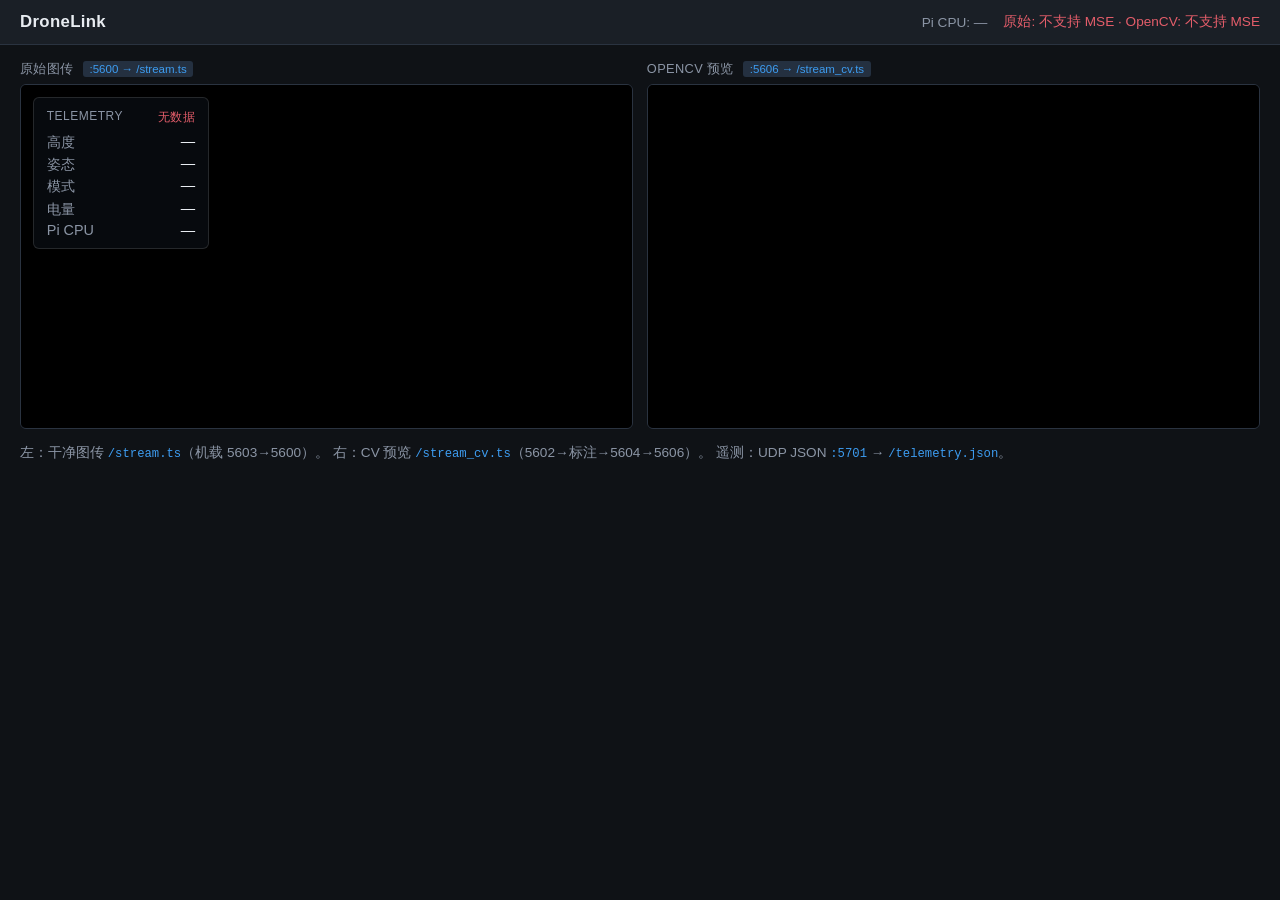
==== src/cuadc_groundstation/index.html @ ec8debad "Tee camera raw at 10fps for CV; fix shm restart and preview stalls. Encode path stays 30fps; cv-prev" ====
<!DOCTYPE html>
<html lang="zh-CN">
<head>
  <meta charset="utf-8" />
  <meta name="viewport" content="width=device-width, initial-scale=1" />
  <title>DroneLink Viewer</title>
  <style>
    :root {
      --bg: #0f1216;
      --panel: #1a1f26;
      --text: #e8ecf1;
      --muted: #8b95a5;
      --accent: #3d9cf0;
      --bad: #e35d6a;
      --ok: #3ecf8e;
      --warn: #e6b84d;
    }
    * { box-sizing: border-box; }
    body {
      margin: 0;
      min-height: 100vh;
      background: var(--bg);
      color: var(--text);
      font-family: "Segoe UI", "PingFang SC", "Microsoft YaHei", sans-serif;
    }
    header {
      display: flex;
      align-items: center;
      justify-content: space-between;
      gap: 1rem;
      padding: 0.75rem 1.25rem;
      background: var(--panel);
      border-bottom: 1px solid #2a3340;
    }
    h1 {
      margin: 0;
      font-size: 1.05rem;
      font-weight: 600;
      letter-spacing: 0.02em;
    }
    .header-right {
      display: flex;
      align-items: center;
      gap: 1rem;
      flex-wrap: wrap;
      justify-content: flex-end;
    }
    #cpuBadge {
      font-size: 0.85rem;
      font-variant-numeric: tabular-nums;
      color: var(--muted);
      white-space: nowrap;
    }
    #cpuBadge.warn { color: var(--warn); }
    #cpuBadge.hot { color: var(--bad); }
    #status {
      font-size: 0.85rem;
      color: var(--muted);
    }
    #status.ok { color: var(--ok); }
    #status.bad { color: var(--bad); }
    main {
      max-width: 1600px;
      margin: 0 auto;
      padding: 1rem 1.25rem 2rem;
    }
    .stages {
      display: grid;
      grid-template-columns: 1fr 1fr;
      gap: 0.85rem;
    }
    @media (max-width: 960px) {
      .stages { grid-template-columns: 1fr; }
    }
    .stage-wrap {
      display: flex;
      flex-direction: column;
      gap: 0.4rem;
    }
    .stage-label {
      font-size: 0.8rem;
      color: var(--muted);
      letter-spacing: 0.03em;
      text-transform: uppercase;
    }
    .stage-label .pill {
      display: inline-block;
      margin-left: 0.35rem;
      padding: 0.1rem 0.4rem;
      border-radius: 3px;
      font-size: 0.72rem;
      text-transform: none;
      letter-spacing: 0;
      background: #243040;
      color: var(--accent);
    }
    .stage {
      position: relative;
      background: #000;
      border: 1px solid #2a3340;
      border-radius: 6px;
      overflow: hidden;
      aspect-ratio: 16 / 9;
    }
    video {
      display: block;
      width: 100%;
      height: 100%;
      background: #000;
      object-fit: contain;
    }
    .hud {
      position: absolute;
      left: 0.75rem;
      top: 0.75rem;
      min-width: 11rem;
      padding: 0.65rem 0.8rem;
      background: rgba(10, 14, 20, 0.72);
      border: 1px solid rgba(255, 255, 255, 0.12);
      border-radius: 6px;
      font-variant-numeric: tabular-nums;
      pointer-events: none;
    }
    .hud-title {
      display: flex;
      justify-content: space-between;
      gap: 0.75rem;
      margin-bottom: 0.45rem;
      font-size: 0.75rem;
      color: var(--muted);
      text-transform: uppercase;
      letter-spacing: 0.04em;
    }
    .hud-title .telem-state.ok { color: var(--ok); }
    .hud-title .telem-state.stale { color: var(--warn); }
    .hud-title .telem-state.missing { color: var(--bad); }
    .hud-grid {
      display: grid;
      grid-template-columns: auto 1fr;
      gap: 0.2rem 0.75rem;
      font-size: 0.9rem;
    }
    .hud-grid span:nth-child(odd) { color: var(--muted); }
    .hud-grid span:nth-child(even) { color: var(--text); text-align: right; }
    .hint {
      margin-top: 0.85rem;
      color: var(--muted);
      font-size: 0.85rem;
      line-height: 1.5;
    }
    code {
      color: var(--accent);
      font-family: Consolas, "Courier New", monospace;
      font-size: 0.9em;
    }
  </style>
</head>
<body>
  <header>
    <h1>DroneLink</h1>
    <div class="header-right">
      <div id="cpuBadge">Pi CPU: —</div>
      <div id="status">初始化…</div>
    </div>
  </header>
  <main>
    <div class="stages">
      <div class="stage-wrap">
        <div class="stage-label">原始图传 <span class="pill">:5600 → /stream.ts</span></div>
        <div class="stage">
          <video id="videoClean" muted autoplay playsinline></video>
          <div class="hud" id="hud">
            <div class="hud-title">
              <span>Telemetry</span>
              <span class="telem-state missing" id="telemState">无数据</span>
            </div>
            <div class="hud-grid">
              <span>高度</span><span id="vAlt">—</span>
              <span>姿态</span><span id="vAtt">—</span>
              <span>模式</span><span id="vMode">—</span>
              <span>电量</span><span id="vBatt">—</span>
              <span>Pi CPU</span><span id="vCpu">—</span>
            </div>
          </div>
        </div>
      </div>
      <div class="stage-wrap">
        <div class="stage-label">OpenCV 预览 <span class="pill">:5606 → /stream_cv.ts</span></div>
        <div class="stage">
          <video id="videoCv" muted autoplay playsinline></video>
        </div>
      </div>
    </div>
    <p class="hint">
      左：干净图传 <code>/stream.ts</code>（机载 5603→5600）。
      右：CV 预览 <code>/stream_cv.ts</code>（5602→标注→5604→5606）。
      遥测：UDP JSON <code>:5701</code> → <code>/telemetry.json</code>。
    </p>
  </main>
  <script src="/mpegts.js"></script>
  <script>
    const statusEl = document.getElementById("status");
    const cpuBadgeEl = document.getElementById("cpuBadge");
    const telemStateEl = document.getElementById("telemState");
    const vAlt = document.getElementById("vAlt");
    const vAtt = document.getElementById("vAtt");
    const vMode = document.getElementById("vMode");
    const vBatt = document.getElementById("vBatt");
    const vCpu = document.getElementById("vCpu");

    const streamState = { clean: "初始化", cv: "初始化" };

    function setCpuDisplay(pct) {
      if (typeof pct !== "number" || !Number.isFinite(pct)) {
        cpuBadgeEl.textContent = "Pi CPU: —";
        cpuBadgeEl.className = "";
        vCpu.textContent = "—";
        return;
      }
      const text = pct.toFixed(0) + "%";
      cpuBadgeEl.textContent = "Pi CPU: " + text;
      vCpu.textContent = text;
      cpuBadgeEl.className = pct >= 85 ? "hot" : (pct >= 70 ? "warn" : "");
    }

    function refreshStatus() {
      const c = streamState.clean;
      const v = streamState.cv;
      statusEl.textContent = "原始: " + c + "  ·  OpenCV: " + v;
      const bothOk = c === "播放中" && v === "播放中";
      const anyBad = c.indexOf("中断") >= 0 || v.indexOf("中断") >= 0
        || c.indexOf("不支持") >= 0 || v.indexOf("不支持") >= 0;
      statusEl.className = bothOk ? "ok" : (anyBad ? "bad" : "");
    }

    function fmtNum(v, digits) {
      if (typeof v !== "number" || !Number.isFinite(v)) {
        return null;
      }
      return v.toFixed(digits);
    }

    function updateHud(snapshot) {
      const data = snapshot && snapshot.data;
      if (!data) {
        telemStateEl.textContent = "无数据";
        telemStateEl.className = "telem-state missing";
        vAlt.textContent = "—";
        vAtt.textContent = "—";
        vMode.textContent = "—";
        vBatt.textContent = "—";
        setCpuDisplay(null);
        return;
      }

      if (snapshot.ok) {
        telemStateEl.textContent = "在线";
        telemStateEl.className = "telem-state ok";
      } else if (snapshot.stale) {
        telemStateEl.textContent = "过期";
        telemStateEl.className = "telem-state stale";
      } else {
        telemStateEl.textContent = "无数据";
        telemStateEl.className = "telem-state missing";
      }

      const alt = fmtNum(data.alt_m, 1);
      vAlt.textContent = alt === null ? "—" : alt + " m";

      const roll = fmtNum(data.roll_deg, 1);
      const pitch = fmtNum(data.pitch_deg, 1);
      const yaw = fmtNum(data.yaw_deg, 1);
      if (roll === null && pitch === null && yaw === null) {
        vAtt.textContent = "—";
      } else {
        vAtt.textContent =
          (roll === null ? "—" : roll) +
          " / " +
          (pitch === null ? "—" : pitch) +
          " / " +
          (yaw === null ? "—" : yaw);
      }

      vMode.textContent = data.mode != null && data.mode !== "" ? String(data.mode) : "—";

      const pct = fmtNum(data.batt_pct, 0);
      const volts = fmtNum(data.batt_v, 1);
      if (pct === null && volts === null) {
        vBatt.textContent = "—";
      } else if (pct !== null && volts !== null) {
        vBatt.textContent = pct + "% / " + volts + " V";
      } else if (pct !== null) {
        vBatt.textContent = pct + "%";
      } else {
        vBatt.textContent = volts + " V";
      }

      setCpuDisplay(typeof data.cpu_pct === "number" ? data.cpu_pct : null);
    }

    async function pollTelemetry() {
      try {
        const res = await fetch("/telemetry.json", { cache: "no-store" });
        if (!res.ok) {
          throw new Error("HTTP " + res.status);
        }
        updateHud(await res.json());
      } catch (err) {
        console.warn("telemetry poll", err);
      }
    }

    function createStreamPlayer(opts) {
      const videoEl = opts.videoEl;
      const streamPath = opts.streamPath;
      const stateKey = opts.stateKey;
      let player = null;
      let reconnectTimer = null;
      let stallTimer = null;
      let reconnectAttempt = 0;
      let lastMediaBytes = 0;
      let generation = 0;

      function setStreamStatus(text) {
        streamState[stateKey] = text;
        refreshStatus();
      }

      function clearTimers() {
        if (reconnectTimer) {
          clearTimeout(reconnectTimer);
          reconnectTimer = null;
        }
        if (stallTimer) {
          clearInterval(stallTimer);
          stallTimer = null;
        }
      }

      function destroyPlayer() {
        clearTimers();
        if (!player) {
          return;
        }
        try {
          player.pause();
          player.unload();
          player.detachMediaElement();
          player.destroy();
        } catch (err) {
          console.warn("player destroy", err);
        }
        player = null;
      }

      function scheduleReconnect(reason) {
        if (reconnectTimer) {
          return;
        }
        reconnectAttempt += 1;
        const delayMs = Math.min(3000, 400 * reconnectAttempt);
        setStreamStatus("中断（" + reason + "），重连中");
        reconnectTimer = setTimeout(() => {
          reconnectTimer = null;
          startPlayer();
        }, delayMs);
      }

      function watchForStall(gen) {
        // CV preview is intentionally low-fps (~10); buffered.end often pauses
        // between frames and used to trigger a reconnect loop (画面卡住闪烁).
        // Only stall-watch the clean 30fps path.
        if (stateKey === "cv") {
          return;
        }
        lastMediaBytes = 0;
        stallTimer = setInterval(() => {
          if (gen !== generation || !player) {
            return;
          }
          const buffered = videoEl.buffered;
          let end = 0;
          if (buffered.length > 0) {
            end = buffered.end(buffered.length - 1);
          }
          const marker = Math.floor(end * 1000);
          if (marker === lastMediaBytes && !videoEl.paused && videoEl.readyState >= 2) {
            scheduleReconnect("卡顿");
            return;
          }
          lastMediaBytes = marker;
        }, 2500);
      }

      function startPlayer() {
        destroyPlayer();
        generation += 1;
        const gen = generation;

        if (!window.mpegts || !mpegts.getFeatureList().mseLivePlayback) {
          setStreamStatus("不支持 MSE");
          return;
        }

        const url = streamPath + "?t=" + Date.now();
        player = mpegts.createPlayer(
          {
            type: "mse",
            isLive: true,
            hasAudio: false,
            hasVideo: true,
            url: url,
          },
          {
            enableStashBuffer: true,
            stashInitialSize: stateKey === "cv" ? 256 : 128,
            liveBufferLatencyChasing: stateKey !== "cv",
            liveBufferLatencyMaxLatency: stateKey === "cv" ? 3.0 : 1.2,
            liveBufferLatencyMinRemain: stateKey === "cv" ? 0.8 : 0.3,
          }
        );

        player.attachMediaElement(videoEl);
        player.on(mpegts.Events.ERROR, (type, detail, info) => {
          if (gen !== generation) {
            return;
          }
          console.error("mpegts error", stateKey, type, detail, info);
          const reason = detail || type || "播放错误";
          destroyPlayer();
          scheduleReconnect(String(reason));
        });
        player.load();
        const playPromise = player.play();
        if (playPromise && typeof playPromise.catch === "function") {
          playPromise.catch((err) => {
            if (gen !== generation) {
              return;
            }
            console.warn("autoplay blocked or failed", err);
            setStreamStatus("点击页面以播放");
          });
        }
        setStreamStatus(reconnectAttempt ? "重连中…" : "拉流中…");
        videoEl.addEventListener(
          "playing",
          () => {
            if (gen !== generation) {
              return;
            }
            reconnectAttempt = 0;
            setStreamStatus("播放中");
            watchForStall(gen);
          },
          { once: true }
        );
      }

      return { start: startPlayer };
    }

    const cleanPlayer = createStreamPlayer({
      videoEl: document.getElementById("videoClean"),
      streamPath: "/stream.ts",
      stateKey: "clean",
    });
    const cvPlayer = createStreamPlayer({
      videoEl: document.getElementById("videoCv"),
      streamPath: "/stream_cv.ts",
      stateKey: "cv",
    });

    cleanPlayer.start();
    cvPlayer.start();
    pollTelemetry();
    setInterval(pollTelemetry, 200);
  </script>
</body>
</html>
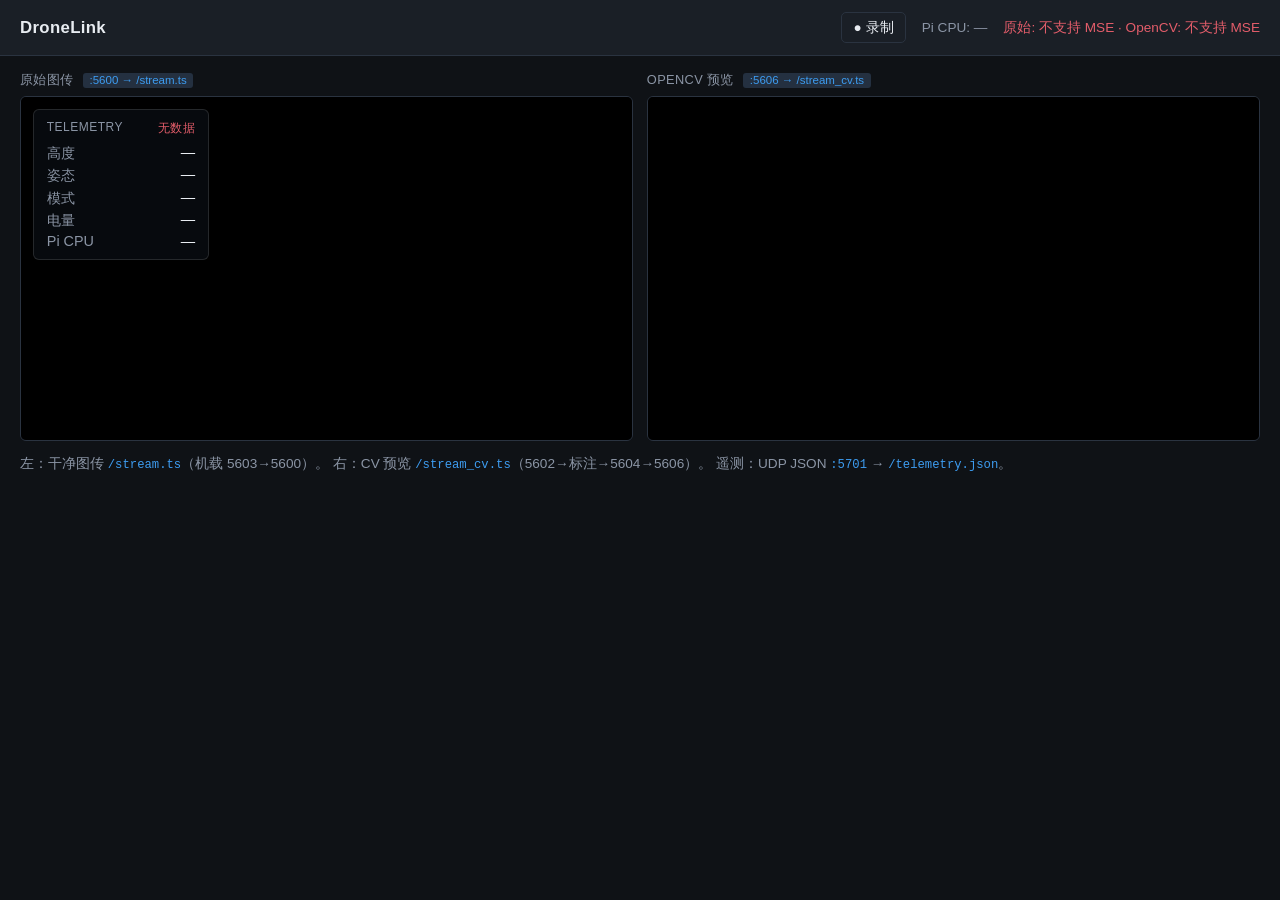
==== commit 3e132e25: "Merge feature/flight-recording into feature/field-cv-recording Integrate on-demand recording with th" ====
--- a/src/cuadc_groundstation/index.html
+++ b/src/cuadc_groundstation/index.html
@@ -59,6 +59,19 @@
     }
     #status.ok { color: var(--ok); }
     #status.bad { color: var(--bad); }
+    .rec-btn {
+      background: var(--panel);
+      color: var(--text);
+      border: 1px solid #2a3340;
+      border-radius: 5px;
+      padding: 0.35rem 0.7rem;
+      font-size: 0.85rem;
+      cursor: pointer;
+      font-variant-numeric: tabular-nums;
+    }
+    .rec-btn:hover { border-color: var(--accent); }
+    .rec-btn.on { background: var(--bad); color: #fff; border-color: var(--bad); }
+    .rec-btn:disabled { opacity: 0.6; cursor: default; }
     main {
       max-width: 1600px;
       margin: 0 auto;
@@ -159,6 +172,7 @@
   <header>
     <h1>DroneLink</h1>
     <div class="header-right">
+      <button id="recBtn" class="rec-btn" type="button">● 录制</button>
       <div id="cpuBadge">Pi CPU: —</div>
       <div id="status">初始化…</div>
     </div>
@@ -470,6 +484,46 @@
       stateKey: "cv",
     });
 
+    // ---- 录制(和视频/任务解耦,只调服务端 /record/*) ----
+    // 一键同时录干净图传 + CV 预览两路 + 遥测,落 server 的 recordings/。
+    const recBtn = document.getElementById("recBtn");
+    let recOn = false;
+    function fmtDur(sec) {
+      sec = Math.floor(sec || 0);
+      const m = Math.floor(sec / 60), s = sec % 60;
+      return (m < 10 ? "0" : "") + m + ":" + (s < 10 ? "0" : "") + s;
+    }
+    function applyRec(st) {
+      recOn = !!(st && st.recording);
+      if (recOn) {
+        recBtn.textContent = "■ 停止 " + fmtDur(st.seconds);
+        recBtn.classList.add("on");
+      } else {
+        recBtn.textContent = "● 录制";
+        recBtn.classList.remove("on");
+      }
+    }
+    async function toggleRec() {
+      recBtn.disabled = true;
+      try {
+        const res = await fetch(recOn ? "/record/stop" : "/record/start", { method: "POST" });
+        applyRec(await res.json());
+      } catch (err) {
+        console.warn("record", err);
+      } finally {
+        recBtn.disabled = false;
+      }
+    }
+    async function pollRec() {
+      try {
+        const res = await fetch("/record/status", { cache: "no-store" });
+        applyRec(await res.json());
+      } catch (err) { /* server down */ }
+    }
+    recBtn.addEventListener("click", toggleRec);
+    pollRec();
+    setInterval(pollRec, 1000);
+
     cleanPlayer.start();
     cvPlayer.start();
     pollTelemetry();
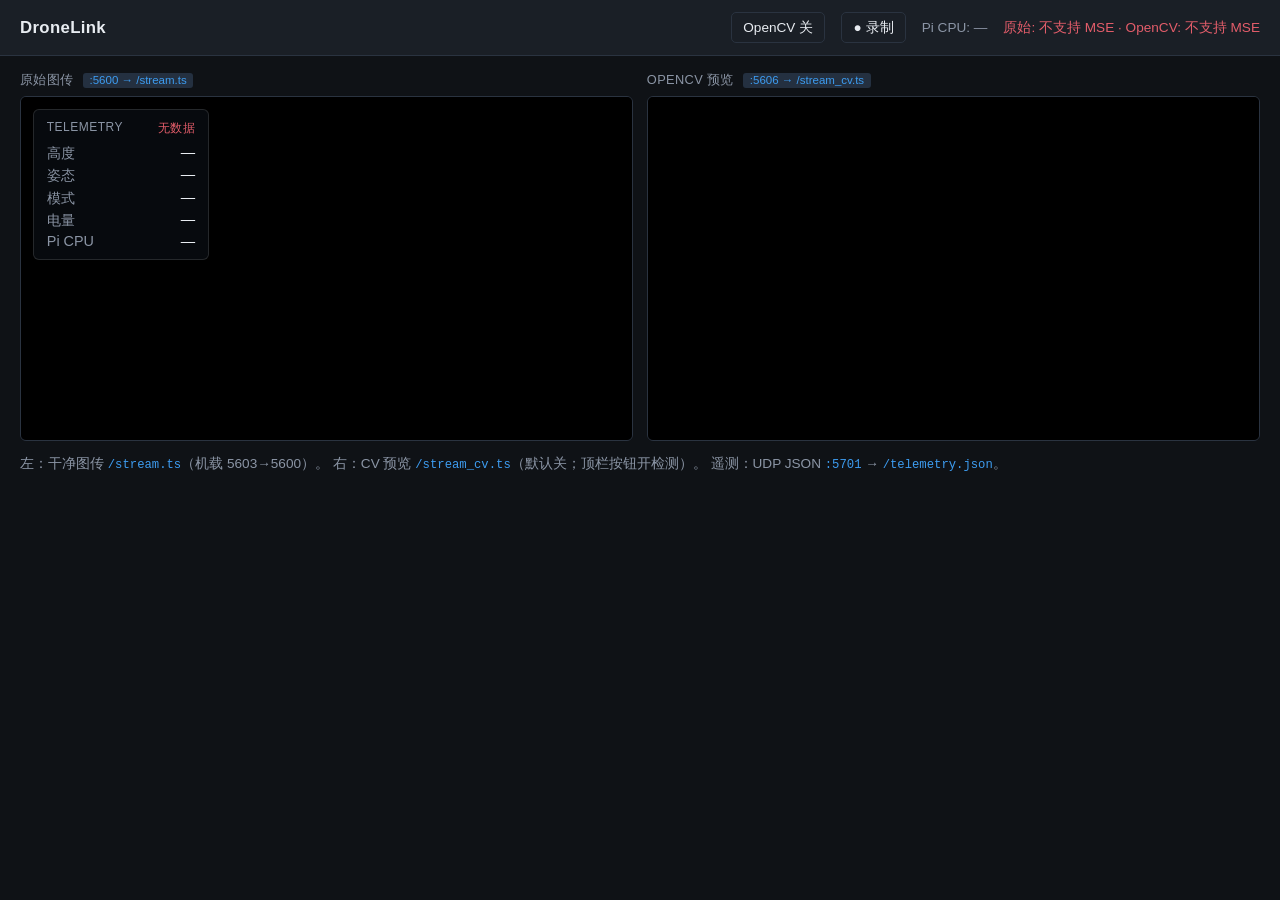
==== commit 3fd27251: "Keep fanout serial open and document 2026-10-03 field MAVLink/drop bench. Stop 30s reopen that muted" ====
--- a/src/cuadc_groundstation/index.html
+++ b/src/cuadc_groundstation/index.html
@@ -71,6 +71,7 @@
     }
     .rec-btn:hover { border-color: var(--accent); }
     .rec-btn.on { background: var(--bad); color: #fff; border-color: var(--bad); }
+    .rec-btn.cv-on { background: var(--accent); color: #fff; border-color: var(--accent); }
     .rec-btn:disabled { opacity: 0.6; cursor: default; }
     main {
       max-width: 1600px;
@@ -172,6 +173,7 @@
   <header>
     <h1>DroneLink</h1>
     <div class="header-right">
+      <button id="cvBtn" class="rec-btn" type="button">OpenCV 关</button>
       <button id="recBtn" class="rec-btn" type="button">● 录制</button>
       <div id="cpuBadge">Pi CPU: —</div>
       <div id="status">初始化…</div>
@@ -207,7 +209,7 @@
     </div>
     <p class="hint">
       左：干净图传 <code>/stream.ts</code>（机载 5603→5600）。
-      右：CV 预览 <code>/stream_cv.ts</code>（5602→标注→5604→5606）。
+      右：CV 预览 <code>/stream_cv.ts</code>（默认关；顶栏按钮开检测）。
       遥测：UDP JSON <code>:5701</code> → <code>/telemetry.json</code>。
     </p>
   </main>
@@ -524,6 +526,35 @@
     pollRec();
     setInterval(pollRec, 1000);
 
+    const cvBtn = document.getElementById("cvBtn");
+    let cvOn = false;
+    function applyCv(st) {
+      cvOn = !!(st && st.running);
+      cvBtn.textContent = cvOn ? "OpenCV 开" : "OpenCV 关";
+      cvBtn.classList.toggle("cv-on", cvOn);
+      cvBtn.title = st && st.error ? String(st.error) : "";
+    }
+    async function toggleCv() {
+      cvBtn.disabled = true;
+      try {
+        const res = await fetch(cvOn ? "/cv-preview/stop" : "/cv-preview/start", { method: "POST" });
+        applyCv(await res.json());
+      } catch (err) {
+        console.warn("cv-preview", err);
+      } finally {
+        cvBtn.disabled = false;
+      }
+    }
+    async function pollCv() {
+      try {
+        const res = await fetch("/cv-preview/status", { cache: "no-store" });
+        applyCv(await res.json());
+      } catch (err) { /* server or Pi ctrl down */ }
+    }
+    cvBtn.addEventListener("click", toggleCv);
+    pollCv();
+    setInterval(pollCv, 2000);
+
     cleanPlayer.start();
     cvPlayer.start();
     pollTelemetry();
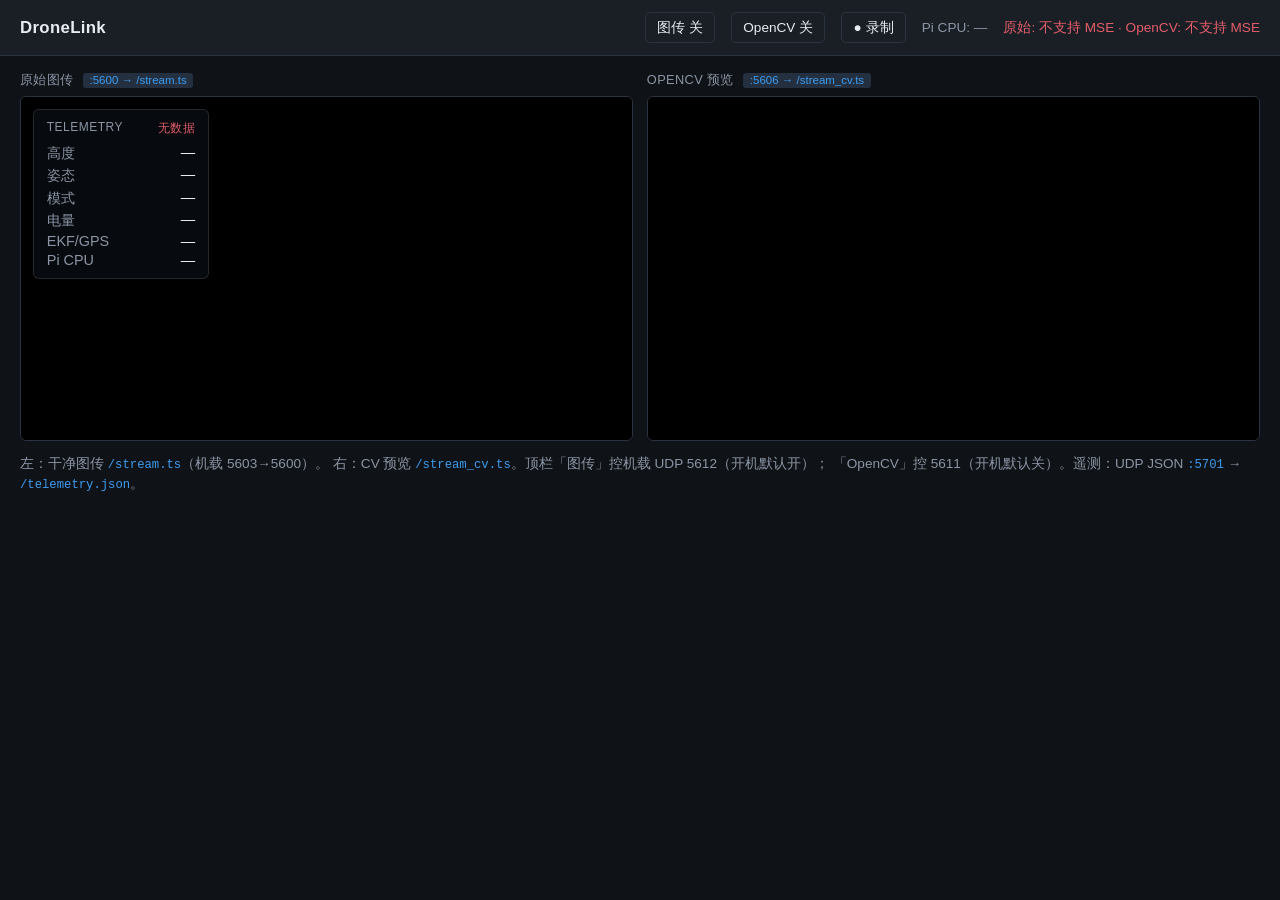
==== commit 6034a08e: "Add video/CV ground toggles, EKF HUD, and document Pi official-path backup. Burn pack and field scri" ====
--- a/src/cuadc_groundstation/index.html
+++ b/src/cuadc_groundstation/index.html
@@ -71,6 +71,7 @@
     }
     .rec-btn:hover { border-color: var(--accent); }
     .rec-btn.on { background: var(--bad); color: #fff; border-color: var(--bad); }
+    .rec-btn.stream-on { background: var(--accent); color: #fff; border-color: var(--accent); }
     .rec-btn.cv-on { background: var(--accent); color: #fff; border-color: var(--accent); }
     .rec-btn:disabled { opacity: 0.6; cursor: default; }
     main {
@@ -173,7 +174,8 @@
   <header>
     <h1>DroneLink</h1>
     <div class="header-right">
-      <button id="cvBtn" class="rec-btn" type="button">OpenCV 关</button>
+      <button id="vidBtn" class="rec-btn" type="button" title="原始图传 5603→5600">图传 关</button>
+      <button id="cvBtn" class="rec-btn" type="button" title="OpenCV 预览 5602→5606">OpenCV 关</button>
       <button id="recBtn" class="rec-btn" type="button">● 录制</button>
       <div id="cpuBadge">Pi CPU: —</div>
       <div id="status">初始化…</div>
@@ -195,6 +197,7 @@
               <span>姿态</span><span id="vAtt">—</span>
               <span>模式</span><span id="vMode">—</span>
               <span>电量</span><span id="vBatt">—</span>
+              <span>EKF/GPS</span><span id="vEkf">—</span>
               <span>Pi CPU</span><span id="vCpu">—</span>
             </div>
           </div>
@@ -209,8 +212,8 @@
     </div>
     <p class="hint">
       左：干净图传 <code>/stream.ts</code>（机载 5603→5600）。
-      右：CV 预览 <code>/stream_cv.ts</code>（默认关；顶栏按钮开检测）。
-      遥测：UDP JSON <code>:5701</code> → <code>/telemetry.json</code>。
+      右：CV 预览 <code>/stream_cv.ts</code>。顶栏「图传」控机载 UDP 5612（开机默认开）；
+      「OpenCV」控 5611（开机默认关）。遥测：UDP JSON <code>:5701</code> → <code>/telemetry.json</code>。
     </p>
   </main>
   <script src="/mpegts.js"></script>
@@ -222,6 +225,7 @@
     const vAtt = document.getElementById("vAtt");
     const vMode = document.getElementById("vMode");
     const vBatt = document.getElementById("vBatt");
+    const vEkf = document.getElementById("vEkf");
     const vCpu = document.getElementById("vCpu");
 
     const streamState = { clean: "初始化", cv: "初始化" };
@@ -265,6 +269,8 @@
         vAtt.textContent = "—";
         vMode.textContent = "—";
         vBatt.textContent = "—";
+        vEkf.textContent = "—";
+        vEkf.style.color = "";
         setCpuDisplay(null);
         return;
       }
@@ -309,6 +315,22 @@
         vBatt.textContent = pct + "%";
       } else {
         vBatt.textContent = volts + " V";
+      }
+
+      // ekf_ready 与接口层同一判据；附带 fix/sats 方便现场看卫星。
+      if (typeof data.ekf_ready === "boolean") {
+        const sats = (typeof data.gps_sats === "number") ? data.gps_sats : null;
+        const fix = (typeof data.gps_fix_type === "number") ? data.gps_fix_type : null;
+        let detail = data.ekf_ready ? "ready" : "not ready";
+        if (sats !== null || fix !== null) {
+          detail += " · fix=" + (fix === null ? "—" : fix)
+            + " sats=" + (sats === null ? "—" : sats);
+        }
+        vEkf.textContent = detail;
+        vEkf.style.color = data.ekf_ready ? "var(--ok)" : "var(--bad)";
+      } else {
+        vEkf.textContent = "—";
+        vEkf.style.color = "";
       }
 
       setCpuDisplay(typeof data.cpu_pct === "number" ? data.cpu_pct : null);
@@ -526,34 +548,45 @@
     pollRec();
     setInterval(pollRec, 1000);
 
-    const cvBtn = document.getElementById("cvBtn");
-    let cvOn = false;
-    function applyCv(st) {
-      cvOn = !!(st && st.running);
-      cvBtn.textContent = cvOn ? "OpenCV 开" : "OpenCV 关";
-      cvBtn.classList.toggle("cv-on", cvOn);
-      cvBtn.title = st && st.error ? String(st.error) : "";
-    }
-    async function toggleCv() {
-      cvBtn.disabled = true;
-      try {
-        const res = await fetch(cvOn ? "/cv-preview/stop" : "/cv-preview/start", { method: "POST" });
-        applyCv(await res.json());
-      } catch (err) {
-        console.warn("cv-preview", err);
-      } finally {
-        cvBtn.disabled = false;
-      }
-    }
-    async function pollCv() {
-      try {
-        const res = await fetch("/cv-preview/status", { cache: "no-store" });
-        applyCv(await res.json());
-      } catch (err) { /* server or Pi ctrl down */ }
-    }
-    cvBtn.addEventListener("click", toggleCv);
-    pollCv();
-    setInterval(pollCv, 2000);
+    // ---- 机载图传 / OpenCV 开关（server → Pi UDP 5612 / 5611）----
+    function bindAirToggle(btnId, statusPath, startPath, stopPath, labelOn, labelOff, onClass) {
+      const btn = document.getElementById(btnId);
+      let on = false;
+      function apply(st) {
+        on = !!(st && st.running);
+        btn.textContent = on ? labelOn : labelOff;
+        btn.classList.toggle(onClass, on);
+        btn.title = st && st.error ? String(st.error) : "";
+      }
+      async function toggle() {
+        btn.disabled = true;
+        try {
+          const res = await fetch(on ? stopPath : startPath, { method: "POST" });
+          apply(await res.json());
+        } catch (err) {
+          console.warn(btnId, err);
+        } finally {
+          btn.disabled = false;
+        }
+      }
+      async function poll() {
+        try {
+          const res = await fetch(statusPath, { cache: "no-store" });
+          apply(await res.json());
+        } catch (err) { /* Pi ctl down */ }
+      }
+      btn.addEventListener("click", toggle);
+      poll();
+      setInterval(poll, 2000);
+    }
+    bindAirToggle(
+      "vidBtn", "/video-forward/status", "/video-forward/start", "/video-forward/stop",
+      "图传 开", "图传 关", "stream-on"
+    );
+    bindAirToggle(
+      "cvBtn", "/cv-preview/status", "/cv-preview/start", "/cv-preview/stop",
+      "OpenCV 开", "OpenCV 关", "cv-on"
+    );
 
     cleanPlayer.start();
     cvPlayer.start();
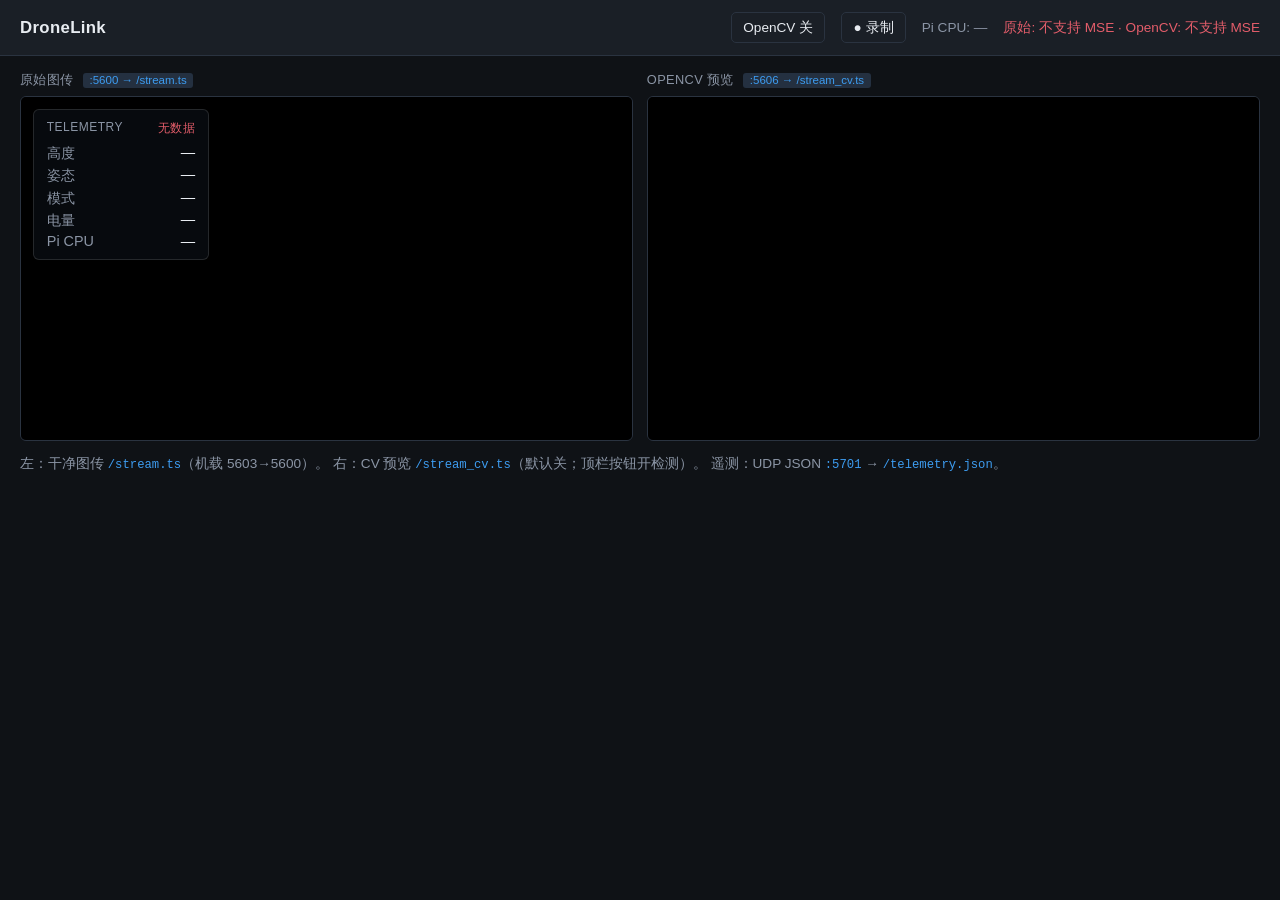
==== commit 7a637801: "Merge master into feature/field-test master (be7f528, incl. 4 unpushed commits): DO_SET_SERVO drop p" ====
--- a/src/cuadc_groundstation/index.html
+++ b/src/cuadc_groundstation/index.html
@@ -71,7 +71,6 @@
     }
     .rec-btn:hover { border-color: var(--accent); }
     .rec-btn.on { background: var(--bad); color: #fff; border-color: var(--bad); }
-    .rec-btn.stream-on { background: var(--accent); color: #fff; border-color: var(--accent); }
     .rec-btn.cv-on { background: var(--accent); color: #fff; border-color: var(--accent); }
     .rec-btn:disabled { opacity: 0.6; cursor: default; }
     main {
@@ -174,8 +173,7 @@
   <header>
     <h1>DroneLink</h1>
     <div class="header-right">
-      <button id="vidBtn" class="rec-btn" type="button" title="原始图传 5603→5600">图传 关</button>
-      <button id="cvBtn" class="rec-btn" type="button" title="OpenCV 预览 5602→5606">OpenCV 关</button>
+      <button id="cvBtn" class="rec-btn" type="button">OpenCV 关</button>
       <button id="recBtn" class="rec-btn" type="button">● 录制</button>
       <div id="cpuBadge">Pi CPU: —</div>
       <div id="status">初始化…</div>
@@ -197,7 +195,6 @@
               <span>姿态</span><span id="vAtt">—</span>
               <span>模式</span><span id="vMode">—</span>
               <span>电量</span><span id="vBatt">—</span>
-              <span>EKF/GPS</span><span id="vEkf">—</span>
               <span>Pi CPU</span><span id="vCpu">—</span>
             </div>
           </div>
@@ -212,8 +209,8 @@
     </div>
     <p class="hint">
       左：干净图传 <code>/stream.ts</code>（机载 5603→5600）。
-      右：CV 预览 <code>/stream_cv.ts</code>。顶栏「图传」控机载 UDP 5612（开机默认开）；
-      「OpenCV」控 5611（开机默认关）。遥测：UDP JSON <code>:5701</code> → <code>/telemetry.json</code>。
+      右：CV 预览 <code>/stream_cv.ts</code>（默认关；顶栏按钮开检测）。
+      遥测：UDP JSON <code>:5701</code> → <code>/telemetry.json</code>。
     </p>
   </main>
   <script src="/mpegts.js"></script>
@@ -225,7 +222,6 @@
     const vAtt = document.getElementById("vAtt");
     const vMode = document.getElementById("vMode");
     const vBatt = document.getElementById("vBatt");
-    const vEkf = document.getElementById("vEkf");
     const vCpu = document.getElementById("vCpu");
 
     const streamState = { clean: "初始化", cv: "初始化" };
@@ -269,8 +265,6 @@
         vAtt.textContent = "—";
         vMode.textContent = "—";
         vBatt.textContent = "—";
-        vEkf.textContent = "—";
-        vEkf.style.color = "";
         setCpuDisplay(null);
         return;
       }
@@ -315,22 +309,6 @@
         vBatt.textContent = pct + "%";
       } else {
         vBatt.textContent = volts + " V";
-      }
-
-      // ekf_ready 与接口层同一判据；附带 fix/sats 方便现场看卫星。
-      if (typeof data.ekf_ready === "boolean") {
-        const sats = (typeof data.gps_sats === "number") ? data.gps_sats : null;
-        const fix = (typeof data.gps_fix_type === "number") ? data.gps_fix_type : null;
-        let detail = data.ekf_ready ? "ready" : "not ready";
-        if (sats !== null || fix !== null) {
-          detail += " · fix=" + (fix === null ? "—" : fix)
-            + " sats=" + (sats === null ? "—" : sats);
-        }
-        vEkf.textContent = detail;
-        vEkf.style.color = data.ekf_ready ? "var(--ok)" : "var(--bad)";
-      } else {
-        vEkf.textContent = "—";
-        vEkf.style.color = "";
       }
 
       setCpuDisplay(typeof data.cpu_pct === "number" ? data.cpu_pct : null);
@@ -548,45 +526,34 @@
     pollRec();
     setInterval(pollRec, 1000);
 
-    // ---- 机载图传 / OpenCV 开关（server → Pi UDP 5612 / 5611）----
-    function bindAirToggle(btnId, statusPath, startPath, stopPath, labelOn, labelOff, onClass) {
-      const btn = document.getElementById(btnId);
-      let on = false;
-      function apply(st) {
-        on = !!(st && st.running);
-        btn.textContent = on ? labelOn : labelOff;
-        btn.classList.toggle(onClass, on);
-        btn.title = st && st.error ? String(st.error) : "";
-      }
-      async function toggle() {
-        btn.disabled = true;
-        try {
-          const res = await fetch(on ? stopPath : startPath, { method: "POST" });
-          apply(await res.json());
-        } catch (err) {
-          console.warn(btnId, err);
-        } finally {
-          btn.disabled = false;
-        }
-      }
-      async function poll() {
-        try {
-          const res = await fetch(statusPath, { cache: "no-store" });
-          apply(await res.json());
-        } catch (err) { /* Pi ctl down */ }
-      }
-      btn.addEventListener("click", toggle);
-      poll();
-      setInterval(poll, 2000);
-    }
-    bindAirToggle(
-      "vidBtn", "/video-forward/status", "/video-forward/start", "/video-forward/stop",
-      "图传 开", "图传 关", "stream-on"
-    );
-    bindAirToggle(
-      "cvBtn", "/cv-preview/status", "/cv-preview/start", "/cv-preview/stop",
-      "OpenCV 开", "OpenCV 关", "cv-on"
-    );
+    const cvBtn = document.getElementById("cvBtn");
+    let cvOn = false;
+    function applyCv(st) {
+      cvOn = !!(st && st.running);
+      cvBtn.textContent = cvOn ? "OpenCV 开" : "OpenCV 关";
+      cvBtn.classList.toggle("cv-on", cvOn);
+      cvBtn.title = st && st.error ? String(st.error) : "";
+    }
+    async function toggleCv() {
+      cvBtn.disabled = true;
+      try {
+        const res = await fetch(cvOn ? "/cv-preview/stop" : "/cv-preview/start", { method: "POST" });
+        applyCv(await res.json());
+      } catch (err) {
+        console.warn("cv-preview", err);
+      } finally {
+        cvBtn.disabled = false;
+      }
+    }
+    async function pollCv() {
+      try {
+        const res = await fetch("/cv-preview/status", { cache: "no-store" });
+        applyCv(await res.json());
+      } catch (err) { /* server or Pi ctrl down */ }
+    }
+    cvBtn.addEventListener("click", toggleCv);
+    pollCv();
+    setInterval(pollCv, 2000);
 
     cleanPlayer.start();
     cvPlayer.start();
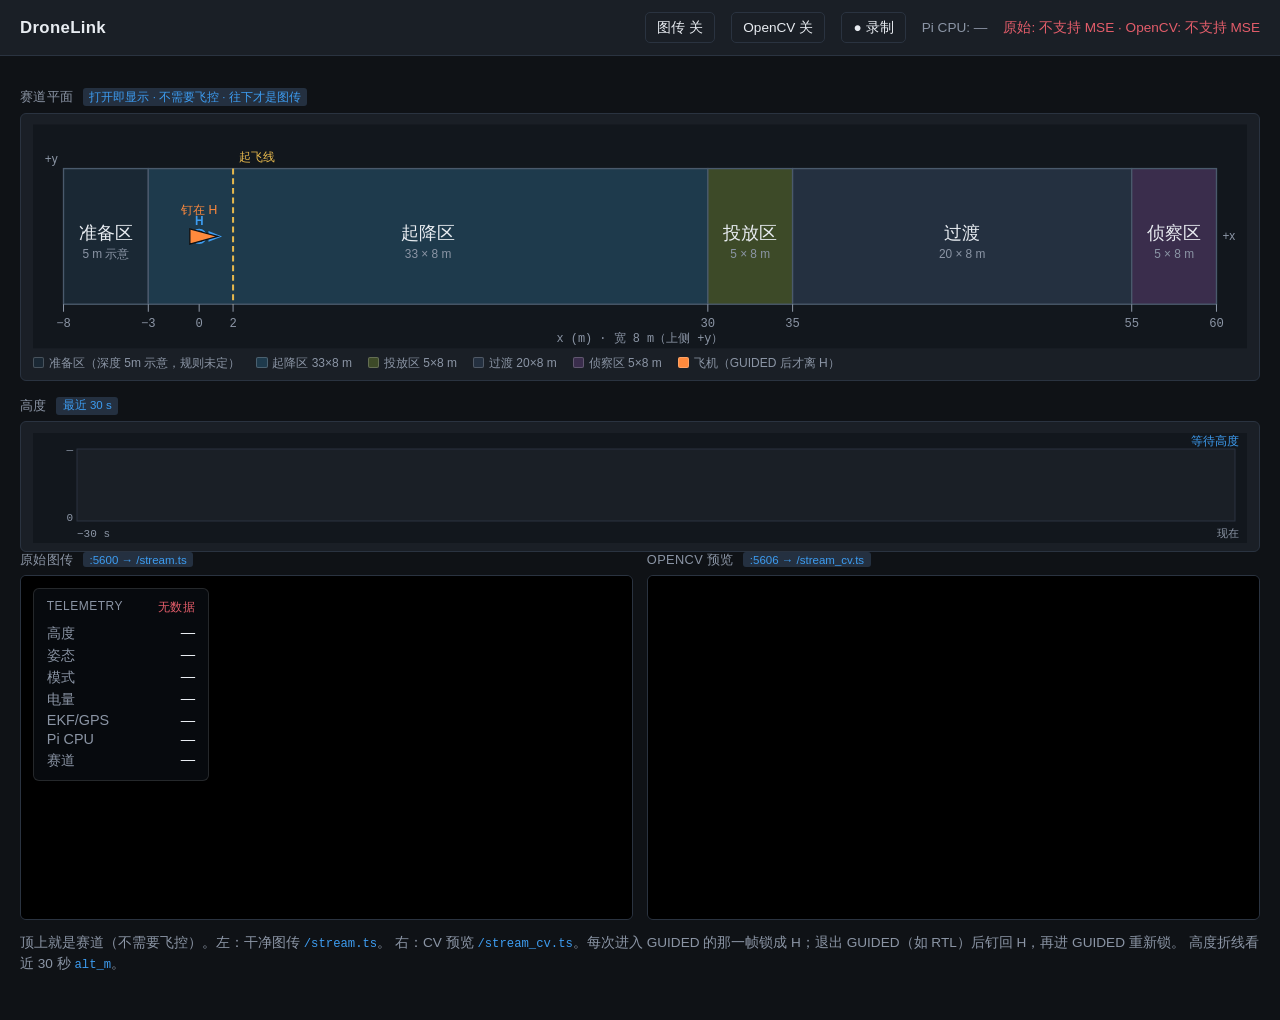
==== commit a8216240: "Add DroneLink field map with GUIDED origin relatch and NED telemetry. Co-authored-by: Cursor <cursor" ====
--- a/src/cuadc_groundstation/index.html
+++ b/src/cuadc_groundstation/index.html
@@ -71,6 +71,7 @@
     }
     .rec-btn:hover { border-color: var(--accent); }
     .rec-btn.on { background: var(--bad); color: #fff; border-color: var(--bad); }
+    .rec-btn.stream-on { background: var(--accent); color: #fff; border-color: var(--accent); }
     .rec-btn.cv-on { background: var(--accent); color: #fff; border-color: var(--accent); }
     .rec-btn:disabled { opacity: 0.6; cursor: default; }
     main {
@@ -115,6 +116,7 @@
       border-radius: 6px;
       overflow: hidden;
       aspect-ratio: 16 / 9;
+      max-height: 42vh;
     }
     video {
       display: block;
@@ -156,6 +158,52 @@
     }
     .hud-grid span:nth-child(odd) { color: var(--muted); }
     .hud-grid span:nth-child(even) { color: var(--text); text-align: right; }
+    .field-wrap {
+      margin-top: 1rem;
+      display: flex;
+      flex-direction: column;
+      gap: 0.4rem;
+    }
+    .field-stage {
+      background: var(--panel);
+      border: 1px solid #2a3340;
+      border-radius: 6px;
+      padding: 0.65rem 0.75rem 0.5rem;
+      overflow-x: auto;
+    }
+    .field-stage:not(.alt-stage) svg {
+      display: block;
+      width: 100%;
+      height: auto;
+      min-height: 160px;
+      aspect-ratio: 5.4 / 1;
+    }
+    .alt-stage svg {
+      display: block;
+      width: 100%;
+      height: 110px;
+      min-height: 110px;
+    }
+    .alt-stage text {
+      font-family: Consolas, "Segoe UI", "Microsoft YaHei", monospace;
+    }
+    .field-legend {
+      display: flex;
+      flex-wrap: wrap;
+      gap: 0.55rem 1rem;
+      margin: 0.35rem 0 0;
+      font-size: 0.75rem;
+      color: var(--muted);
+    }
+    .field-legend i {
+      display: inline-block;
+      width: 0.7rem;
+      height: 0.7rem;
+      border-radius: 2px;
+      margin-right: 0.3rem;
+      vertical-align: -0.1rem;
+      border: 1px solid rgba(255, 255, 255, 0.2);
+    }
     .hint {
       margin-top: 0.85rem;
       color: var(--muted);
@@ -173,13 +221,93 @@
   <header>
     <h1>DroneLink</h1>
     <div class="header-right">
-      <button id="cvBtn" class="rec-btn" type="button">OpenCV 关</button>
+      <button id="vidBtn" class="rec-btn" type="button" title="原始图传 5603→5600">图传 关</button>
+      <button id="cvBtn" class="rec-btn" type="button" title="OpenCV 预览 5602→5606">OpenCV 关</button>
       <button id="recBtn" class="rec-btn" type="button">● 录制</button>
       <div id="cpuBadge">Pi CPU: —</div>
       <div id="status">初始化…</div>
     </div>
   </header>
   <main>
+    <div class="field-wrap">
+      <div class="stage-label">赛道平面 <span class="pill">打开即显示 · 不需要飞控 · 往下才是图传</span></div>
+      <div class="field-stage">
+        <div id="fieldMap">
+          <svg viewBox="-9.8 -6.6 71.6 13.2" width="100%" preserveAspectRatio="xMidYMid meet" xmlns="http://www.w3.org/2000/svg" id="fieldSvg" aria-label="CUADC 单条任务区平面图">
+            <rect x="-9.8" y="-6.6" width="71.6" height="13.2" fill="#12171d"/>
+            <rect x="-8" y="-4" width="5" height="8" fill="#1a2834" stroke="#4a5a6c" stroke-width="0.08"/>
+            <text x="-5.5" y="0.15" text-anchor="middle" fill="#e8ecf1" font-size="1.05" font-family="Segoe UI, Microsoft YaHei, sans-serif">准备区</text>
+            <text x="-5.5" y="1.25" text-anchor="middle" fill="#8b95a5" font-size="0.7" font-family="Segoe UI, Microsoft YaHei, sans-serif">5 m 示意</text>
+            <rect x="-3" y="-4" width="33" height="8" fill="#1e3a4c" stroke="#4a5a6c" stroke-width="0.08"/>
+            <text x="13.5" y="0.15" text-anchor="middle" fill="#e8ecf1" font-size="1.05" font-family="Segoe UI, Microsoft YaHei, sans-serif">起降区</text>
+            <text x="13.5" y="1.25" text-anchor="middle" fill="#8b95a5" font-size="0.7" font-family="Segoe UI, Microsoft YaHei, sans-serif">33 × 8 m</text>
+            <rect x="30" y="-4" width="5" height="8" fill="#3d4a28" stroke="#4a5a6c" stroke-width="0.08"/>
+            <text x="32.5" y="0.15" text-anchor="middle" fill="#e8ecf1" font-size="1.05" font-family="Segoe UI, Microsoft YaHei, sans-serif">投放区</text>
+            <text x="32.5" y="1.25" text-anchor="middle" fill="#8b95a5" font-size="0.7" font-family="Segoe UI, Microsoft YaHei, sans-serif">5 × 8 m</text>
+            <rect x="35" y="-4" width="20" height="8" fill="#243040" stroke="#4a5a6c" stroke-width="0.08"/>
+            <text x="45" y="0.15" text-anchor="middle" fill="#e8ecf1" font-size="1.05" font-family="Segoe UI, Microsoft YaHei, sans-serif">过渡</text>
+            <text x="45" y="1.25" text-anchor="middle" fill="#8b95a5" font-size="0.7" font-family="Segoe UI, Microsoft YaHei, sans-serif">20 × 8 m</text>
+            <rect x="55" y="-4" width="5" height="8" fill="#3a2d4c" stroke="#4a5a6c" stroke-width="0.08"/>
+            <text x="57.5" y="0.15" text-anchor="middle" fill="#e8ecf1" font-size="1.05" font-family="Segoe UI, Microsoft YaHei, sans-serif">侦察区</text>
+            <text x="57.5" y="1.25" text-anchor="middle" fill="#8b95a5" font-size="0.7" font-family="Segoe UI, Microsoft YaHei, sans-serif">5 × 8 m</text>
+            <line x1="2" y1="-4" x2="2" y2="4" stroke="#e6b84d" stroke-width="0.12" stroke-dasharray="0.35 0.22"/>
+            <circle cx="0" cy="0" r="0.4" fill="#0f1216" stroke="#3d9cf0" stroke-width="0.1"/>
+            <text x="0" y="-0.7" text-anchor="middle" fill="#3d9cf0" font-size="0.7" font-family="Segoe UI, sans-serif" font-weight="700">H</text>
+            <polygon points="1.35,0 0.55,0.32 0.55,-0.32" fill="#3d9cf0"/>
+            <text x="2.35" y="-4.45" fill="#e6b84d" font-size="0.7" font-family="Segoe UI, Microsoft YaHei, sans-serif">起飞线</text>
+            <text x="60.35" y="0.2" fill="#8b95a5" font-size="0.7" font-family="Segoe UI, Microsoft YaHei, sans-serif">+x</text>
+            <text x="-8.35" y="-4.35" text-anchor="end" fill="#8b95a5" font-size="0.7" font-family="Segoe UI, Microsoft YaHei, sans-serif">+y</text>
+            <text x="26" y="6.25" text-anchor="middle" fill="#8b95a5" font-size="0.7" font-family="Consolas, monospace">x (m) · 宽 8 m（上侧 +y）</text>
+            <line x1="-8" y1="4" x2="-8" y2="4.45" stroke="#8b95a5" stroke-width="0.06"/>
+            <text x="-8" y="5.35" text-anchor="middle" fill="#8b95a5" font-size="0.72" font-family="Consolas, monospace">−8</text>
+            <line x1="-3" y1="4" x2="-3" y2="4.45" stroke="#8b95a5" stroke-width="0.06"/>
+            <text x="-3" y="5.35" text-anchor="middle" fill="#8b95a5" font-size="0.72" font-family="Consolas, monospace">−3</text>
+            <line x1="0" y1="4" x2="0" y2="4.45" stroke="#8b95a5" stroke-width="0.06"/>
+            <text x="0" y="5.35" text-anchor="middle" fill="#8b95a5" font-size="0.72" font-family="Consolas, monospace">0</text>
+            <line x1="2" y1="4" x2="2" y2="4.45" stroke="#8b95a5" stroke-width="0.06"/>
+            <text x="2" y="5.35" text-anchor="middle" fill="#8b95a5" font-size="0.72" font-family="Consolas, monospace">2</text>
+            <line x1="30" y1="4" x2="30" y2="4.45" stroke="#8b95a5" stroke-width="0.06"/>
+            <text x="30" y="5.35" text-anchor="middle" fill="#8b95a5" font-size="0.72" font-family="Consolas, monospace">30</text>
+            <line x1="35" y1="4" x2="35" y2="4.45" stroke="#8b95a5" stroke-width="0.06"/>
+            <text x="35" y="5.35" text-anchor="middle" fill="#8b95a5" font-size="0.72" font-family="Consolas, monospace">35</text>
+            <line x1="55" y1="4" x2="55" y2="4.45" stroke="#8b95a5" stroke-width="0.06"/>
+            <text x="55" y="5.35" text-anchor="middle" fill="#8b95a5" font-size="0.72" font-family="Consolas, monospace">55</text>
+            <line x1="60" y1="4" x2="60" y2="4.45" stroke="#8b95a5" stroke-width="0.06"/>
+            <text x="60" y="5.35" text-anchor="middle" fill="#8b95a5" font-size="0.72" font-family="Consolas, monospace">60</text>
+            <g id="fieldCraft">
+              <polygon points="1.1,0 -0.55,0.45 -0.55,-0.45" fill="#ff8a3d" stroke="#0f1216" stroke-width="0.08"/>
+              <text id="fieldCraftLabel" x="0" y="-1.35" text-anchor="middle" fill="#ff8a3d" font-size="0.72" font-family="Segoe UI, Microsoft YaHei, sans-serif">钉在 H</text>
+            </g>
+          </svg>
+        </div>
+        <p class="field-legend">
+          <span><i style="background:#1a2834"></i>准备区（深度 5m 示意，规则未定）</span>
+          <span><i style="background:#1e3a4c"></i>起降区 33×8 m</span>
+          <span><i style="background:#3d4a28"></i>投放区 5×8 m</span>
+          <span><i style="background:#243040"></i>过渡 20×8 m</span>
+          <span><i style="background:#3a2d4c"></i>侦察区 5×8 m</span>
+          <span><i style="background:#ff8a3d"></i>飞机（GUIDED 后才离 H）</span>
+        </p>
+      </div>
+    </div>
+    <div class="field-wrap">
+      <div class="stage-label">高度 <span class="pill">最近 30 s</span></div>
+      <div class="field-stage alt-stage">
+        <div id="altChart">
+          <!-- viewBox 跟像素对齐，避免 preserveAspectRatio=none 把字拉扁 -->
+          <svg id="altSvg" viewBox="0 0 800 110" width="100%" height="110" preserveAspectRatio="xMinYMin meet" xmlns="http://www.w3.org/2000/svg" role="img" aria-label="最近30秒高度">
+            <rect id="altBg" x="0" y="0" width="800" height="110" fill="#12171d"/>
+            <rect id="altPlot" x="40" y="14" width="748" height="70" fill="#1a1f26" stroke="#2a3340" stroke-width="1"/>
+            <polyline id="altLine" fill="none" stroke="#3d9cf0" stroke-width="1.5" stroke-linejoin="round"/>
+            <text id="altMaxLab" x="36" y="18" text-anchor="end" fill="#8b95a5" font-size="11">—</text>
+            <text id="altMinLab" x="36" y="84" text-anchor="end" fill="#8b95a5" font-size="11">0</text>
+            <text id="altNowLab" x="788" y="12" text-anchor="end" fill="#3d9cf0" font-size="12">等待高度</text>
+            <text id="altT0Lab" x="40" y="104" fill="#8b95a5" font-size="11">−30 s</text>
+            <text id="altT1Lab" x="788" y="104" text-anchor="end" fill="#8b95a5" font-size="11">现在</text>
+          </svg>
+        </div>
+      </div>
+    </div>
     <div class="stages">
       <div class="stage-wrap">
         <div class="stage-label">原始图传 <span class="pill">:5600 → /stream.ts</span></div>
@@ -195,7 +323,9 @@
               <span>姿态</span><span id="vAtt">—</span>
               <span>模式</span><span id="vMode">—</span>
               <span>电量</span><span id="vBatt">—</span>
+              <span>EKF/GPS</span><span id="vEkf">—</span>
               <span>Pi CPU</span><span id="vCpu">—</span>
+              <span>赛道</span><span id="vField">—</span>
             </div>
           </div>
         </div>
@@ -208,9 +338,9 @@
       </div>
     </div>
     <p class="hint">
-      左：干净图传 <code>/stream.ts</code>（机载 5603→5600）。
-      右：CV 预览 <code>/stream_cv.ts</code>（默认关；顶栏按钮开检测）。
-      遥测：UDP JSON <code>:5701</code> → <code>/telemetry.json</code>。
+      顶上就是赛道（不需要飞控）。左：干净图传 <code>/stream.ts</code>。
+      右：CV 预览 <code>/stream_cv.ts</code>。每次进入 GUIDED 的那一帧锁成 H；退出 GUIDED（如 RTL）后钉回 H，再进 GUIDED 重新锁。
+      高度折线看近 30 秒 <code>alt_m</code>。
     </p>
   </main>
   <script src="/mpegts.js"></script>
@@ -222,7 +352,148 @@
     const vAtt = document.getElementById("vAtt");
     const vMode = document.getElementById("vMode");
     const vBatt = document.getElementById("vBatt");
+    const vEkf = document.getElementById("vEkf");
     const vCpu = document.getElementById("vCpu");
+    const vField = document.getElementById("vField");
+    const craftEl = document.getElementById("fieldCraft");
+    const craftLabEl = document.getElementById("fieldCraftLabel");
+    const altSvgEl = document.getElementById("altSvg");
+    const altBgEl = document.getElementById("altBg");
+    const altPlotEl = document.getElementById("altPlot");
+    const altLineEl = document.getElementById("altLine");
+    const altMaxEl = document.getElementById("altMaxLab");
+    const altMinEl = document.getElementById("altMinLab");
+    const altNowEl = document.getElementById("altNowLab");
+    const altT0El = document.getElementById("altT0Lab");
+    const altT1El = document.getElementById("altT1Lab");
+    // 平面图 / 高度图画在本页，不依赖 field_map.js 是否加载成功。
+    const fieldView = {
+      setCraft: function (pose) {
+        if (!craftEl) return;
+        const x = Number(pose && pose.x);
+        const y = Number(pose && pose.y);
+        const yaw = Number(pose && pose.yawDeg);
+        const px = Number.isFinite(x) ? x : 0;
+        const py = Number.isFinite(y) ? y : 0;
+        const pyaw = Number.isFinite(yaw) ? yaw : 0;
+        craftEl.setAttribute("transform", "translate(" + px + "," + (-py) + ") rotate(" + pyaw + ")");
+        if (craftLabEl) craftLabEl.textContent = (pose && pose.label) || "";
+      },
+    };
+    const altView = (function () {
+      let lastRows = [];
+      function geom() {
+        const w = Math.max(320, (altSvgEl && altSvgEl.clientWidth) || 800);
+        const h = Math.max(96, (altSvgEl && altSvgEl.clientHeight) || 110);
+        const L = 44, R = 12, T = 16, B = 22;
+        return { w: w, h: h, L: L, T: T, plotW: w - L - R, plotH: h - T - B };
+      }
+      function layoutChrome(g) {
+        if (altSvgEl) altSvgEl.setAttribute("viewBox", "0 0 " + g.w + " " + g.h);
+        if (altBgEl) {
+          altBgEl.setAttribute("width", String(g.w));
+          altBgEl.setAttribute("height", String(g.h));
+        }
+        if (altPlotEl) {
+          altPlotEl.setAttribute("x", String(g.L));
+          altPlotEl.setAttribute("y", String(g.T));
+          altPlotEl.setAttribute("width", String(g.plotW));
+          altPlotEl.setAttribute("height", String(g.plotH));
+        }
+        if (altMaxEl) { altMaxEl.setAttribute("x", String(g.L - 4)); altMaxEl.setAttribute("y", String(g.T + 4)); }
+        if (altMinEl) { altMinEl.setAttribute("x", String(g.L - 4)); altMinEl.setAttribute("y", String(g.T + g.plotH)); }
+        if (altNowEl) { altNowEl.setAttribute("x", String(g.w - 8)); altNowEl.setAttribute("y", String(g.T - 4)); }
+        if (altT0El) { altT0El.setAttribute("x", String(g.L)); altT0El.setAttribute("y", String(g.h - 6)); }
+        if (altT1El) { altT1El.setAttribute("x", String(g.w - 8)); altT1El.setAttribute("y", String(g.h - 6)); }
+      }
+      return {
+        setTrace: function (pts) {
+          lastRows = Array.isArray(pts) ? pts : [];
+          if (!altLineEl) return;
+          const g = geom();
+          layoutChrome(g);
+          if (!lastRows.length) {
+            altLineEl.setAttribute("points", "");
+            if (altMaxEl) altMaxEl.textContent = "—";
+            if (altNowEl) altNowEl.textContent = "等待高度";
+            return;
+          }
+          const t1 = Number(lastRows[lastRows.length - 1].t);
+          const t0 = t1 - 30;
+          let aMax = 5;
+          for (let i = 0; i < lastRows.length; i++) {
+            const a = Number(lastRows[i].alt);
+            if (Number.isFinite(a) && a > aMax) aMax = a;
+          }
+          aMax = Math.max(5, aMax * 1.15);
+          const ptsStr = [];
+          for (let i = 0; i < lastRows.length; i++) {
+            const t = Number(lastRows[i].t), a = Number(lastRows[i].alt);
+            if (!Number.isFinite(t) || !Number.isFinite(a)) continue;
+            const x = g.L + g.plotW * Math.max(0, Math.min(1, (t - t0) / 30));
+            const y = g.T + g.plotH * (1 - Math.max(0, Math.min(1, a / aMax)));
+            ptsStr.push(x.toFixed(1) + "," + y.toFixed(1));
+          }
+          altLineEl.setAttribute("points", ptsStr.join(" "));
+          if (altMaxEl) altMaxEl.textContent = aMax.toFixed(0) + " m";
+          const last = Number(lastRows[lastRows.length - 1].alt);
+          if (altNowEl) altNowEl.textContent = (Number.isFinite(last) ? last.toFixed(1) : "—") + " m";
+        },
+      };
+    })();
+    fieldView.setCraft({ x: 0, y: 0, yawDeg: 0, airborne: false, label: "钉在 H" });
+    altView.setTrace([]);
+    // 每次 GUIDED 上升沿锁 H；退出 GUIDED 就钉回 H。不依赖 field_map.js。
+    const poseTracker = (function () {
+      let airborne = false, n0 = null, e0 = null, yaw0 = 0;
+      let last = { x: 0, y: 0, yawDeg: 0, airborne: false, label: "钉在 H" };
+      return {
+        update: function (d) {
+          d = d || {};
+          const guided = String(d.mode || "").trim().toUpperCase() === "GUIDED";
+          const nn = Number(d.ned_n), ne = Number(d.ned_e);
+          const has = Number.isFinite(nn) && Number.isFinite(ne);
+          if (airborne && !guided) {
+            airborne = false;
+            n0 = null;
+            e0 = null;
+            last = { x: 0, y: 0, yawDeg: 0, airborne: false, label: "钉在 H" };
+            return last;
+          }
+          if (!airborne) {
+            if (!guided) {
+              last = { x: 0, y: 0, yawDeg: 0, airborne: false, label: "钉在 H" };
+              return last;
+            }
+            if (!has) {
+              last = { x: 0, y: 0, yawDeg: 0, airborne: false, label: "GUIDED 无 NED" };
+              return last;
+            }
+            n0 = nn;
+            e0 = ne;
+            yaw0 = (Number.isFinite(Number(d.yaw_deg)) ? Number(d.yaw_deg) : 0) * Math.PI / 180;
+            airborne = true;
+          }
+          if (!has) {
+            last.airborne = true;
+            last.label = "hold";
+            return last;
+          }
+          const dn = nn - n0, de = ne - e0;
+          const c = Math.cos(yaw0), s = Math.sin(yaw0);
+          const yawNow = (Number.isFinite(Number(d.yaw_deg)) ? Number(d.yaw_deg) : 0) * Math.PI / 180;
+          last = {
+            x: dn * c + de * s,
+            y: dn * s - de * c,
+            yawDeg: ((yawNow - yaw0) * 180 / Math.PI % 360 + 360) % 360,
+            airborne: true,
+            label: "NED",
+          };
+          return last;
+        },
+      };
+    })();
+    const altLocal = [];
 
     const streamState = { clean: "初始化", cv: "初始化" };
 
@@ -257,15 +528,29 @@
     }
 
     function updateHud(snapshot) {
-      const data = snapshot && snapshot.data;
-      if (!data) {
+      const data = (snapshot && snapshot.data) || {};
+      const altM = Number(data.alt_m);
+      if (Number.isFinite(altM)) {
+        const now = Date.now() / 1000;
+        altLocal.push({ t: now, alt: altM });
+        const cut = now - 30;
+        while (altLocal.length && altLocal[0].t < cut) altLocal.shift();
+      }
+      altView.setTrace(altLocal);
+
+      const live = !!(snapshot && (snapshot.ok || snapshot.stale));
+      if (!live) {
         telemStateEl.textContent = "无数据";
         telemStateEl.className = "telem-state missing";
         vAlt.textContent = "—";
         vAtt.textContent = "—";
         vMode.textContent = "—";
         vBatt.textContent = "—";
+        vEkf.textContent = "—";
+        vEkf.style.color = "";
         setCpuDisplay(null);
+        vField.textContent = "钉在 H（未 GUIDED）";
+        fieldView.setCraft({ x: 0, y: 0, yawDeg: 0, airborne: false, label: "钉在 H" });
         return;
       }
 
@@ -311,7 +596,34 @@
         vBatt.textContent = volts + " V";
       }
 
+      // ekf_ready 与接口层同一判据；附带 fix/sats 方便现场看卫星。
+      if (typeof data.ekf_ready === "boolean") {
+        const sats = (typeof data.gps_sats === "number") ? data.gps_sats : null;
+        const fix = (typeof data.gps_fix_type === "number") ? data.gps_fix_type : null;
+        let detail = data.ekf_ready ? "ready" : "not ready";
+        if (sats !== null || fix !== null) {
+          detail += " · fix=" + (fix === null ? "—" : fix)
+            + " sats=" + (sats === null ? "—" : sats);
+        }
+        vEkf.textContent = detail;
+        vEkf.style.color = data.ekf_ready ? "var(--ok)" : "var(--bad)";
+      } else {
+        vEkf.textContent = "—";
+        vEkf.style.color = "";
+      }
+
       setCpuDisplay(typeof data.cpu_pct === "number" ? data.cpu_pct : null);
+
+      const pose = poseTracker.update(data);
+      if (pose.airborne) {
+        vField.textContent = pose.x.toFixed(1) + " / " + pose.y.toFixed(1) + " m";
+        fieldView.setCraft(pose);
+      } else {
+        const nedHint = Number.isFinite(Number(data.ned_n))
+          ? (" n=" + Number(data.ned_n).toFixed(1)) : " 无ned";
+        vField.textContent = pose.label + nedHint;
+        fieldView.setCraft({ x: 0, y: 0, yawDeg: 0, airborne: false, label: pose.label });
+      }
     }
 
     async function pollTelemetry() {
@@ -526,34 +838,45 @@
     pollRec();
     setInterval(pollRec, 1000);
 
-    const cvBtn = document.getElementById("cvBtn");
-    let cvOn = false;
-    function applyCv(st) {
-      cvOn = !!(st && st.running);
-      cvBtn.textContent = cvOn ? "OpenCV 开" : "OpenCV 关";
-      cvBtn.classList.toggle("cv-on", cvOn);
-      cvBtn.title = st && st.error ? String(st.error) : "";
-    }
-    async function toggleCv() {
-      cvBtn.disabled = true;
-      try {
-        const res = await fetch(cvOn ? "/cv-preview/stop" : "/cv-preview/start", { method: "POST" });
-        applyCv(await res.json());
-      } catch (err) {
-        console.warn("cv-preview", err);
-      } finally {
-        cvBtn.disabled = false;
-      }
-    }
-    async function pollCv() {
-      try {
-        const res = await fetch("/cv-preview/status", { cache: "no-store" });
-        applyCv(await res.json());
-      } catch (err) { /* server or Pi ctrl down */ }
-    }
-    cvBtn.addEventListener("click", toggleCv);
-    pollCv();
-    setInterval(pollCv, 2000);
+    // ---- 机载图传 / OpenCV 开关（server → Pi UDP 5612 / 5611）----
+    function bindAirToggle(btnId, statusPath, startPath, stopPath, labelOn, labelOff, onClass) {
+      const btn = document.getElementById(btnId);
+      let on = false;
+      function apply(st) {
+        on = !!(st && st.running);
+        btn.textContent = on ? labelOn : labelOff;
+        btn.classList.toggle(onClass, on);
+        btn.title = st && st.error ? String(st.error) : "";
+      }
+      async function toggle() {
+        btn.disabled = true;
+        try {
+          const res = await fetch(on ? stopPath : startPath, { method: "POST" });
+          apply(await res.json());
+        } catch (err) {
+          console.warn(btnId, err);
+        } finally {
+          btn.disabled = false;
+        }
+      }
+      async function poll() {
+        try {
+          const res = await fetch(statusPath, { cache: "no-store" });
+          apply(await res.json());
+        } catch (err) { /* Pi ctl down */ }
+      }
+      btn.addEventListener("click", toggle);
+      poll();
+      setInterval(poll, 2000);
+    }
+    bindAirToggle(
+      "vidBtn", "/video-forward/status", "/video-forward/start", "/video-forward/stop",
+      "图传 开", "图传 关", "stream-on"
+    );
+    bindAirToggle(
+      "cvBtn", "/cv-preview/status", "/cv-preview/start", "/cv-preview/stop",
+      "OpenCV 开", "OpenCV 关", "cv-on"
+    );
 
     cleanPlayer.start();
     cvPlayer.start();
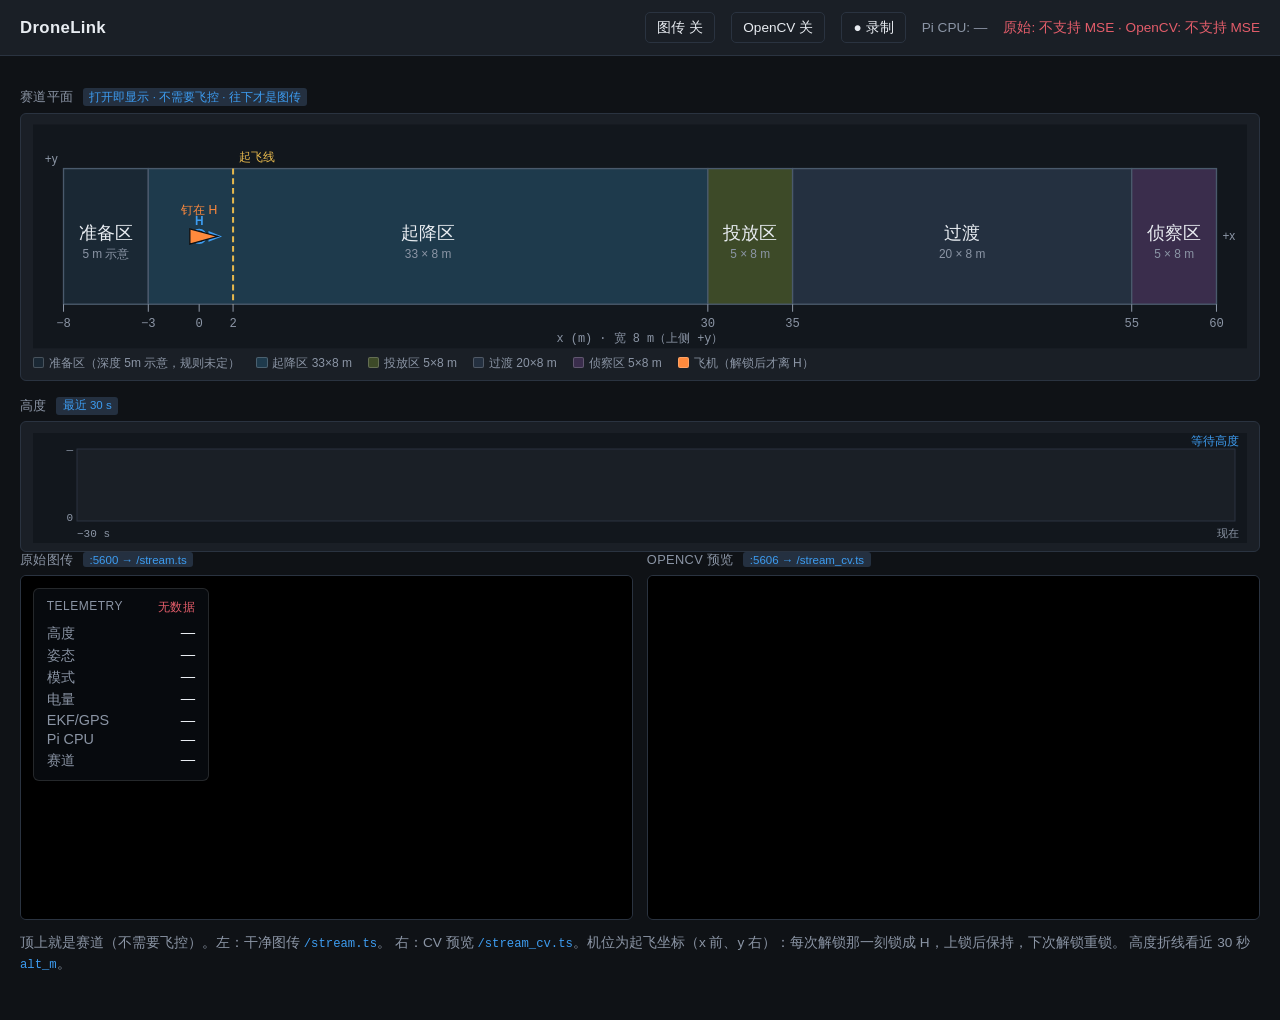
==== commit 0278a28c: "feat(groundstation): show the craft in the mission's takeoff frame The field map now uses the same f" ====
--- a/src/cuadc_groundstation/index.html
+++ b/src/cuadc_groundstation/index.html
@@ -286,7 +286,7 @@
           <span><i style="background:#3d4a28"></i>投放区 5×8 m</span>
           <span><i style="background:#243040"></i>过渡 20×8 m</span>
           <span><i style="background:#3a2d4c"></i>侦察区 5×8 m</span>
-          <span><i style="background:#ff8a3d"></i>飞机（GUIDED 后才离 H）</span>
+          <span><i style="background:#ff8a3d"></i>飞机（解锁后才离 H）</span>
         </p>
       </div>
     </div>
@@ -339,7 +339,7 @@
     </div>
     <p class="hint">
       顶上就是赛道（不需要飞控）。左：干净图传 <code>/stream.ts</code>。
-      右：CV 预览 <code>/stream_cv.ts</code>。每次进入 GUIDED 的那一帧锁成 H；退出 GUIDED（如 RTL）后钉回 H，再进 GUIDED 重新锁。
+      右：CV 预览 <code>/stream_cv.ts</code>。机位为起飞坐标（x 前、y 右）：每次解锁那一刻锁成 H，上锁后保持，下次解锁重锁。
       高度折线看近 30 秒 <code>alt_m</code>。
     </p>
   </main>
@@ -366,7 +366,7 @@
     const altNowEl = document.getElementById("altNowLab");
     const altT0El = document.getElementById("altT0Lab");
     const altT1El = document.getElementById("altT1Lab");
-    // 平面图 / 高度图画在本页，不依赖 field_map.js 是否加载成功。
+    // 机位用 server 算好的起飞坐标（x 前、y 右），屏幕 x 向右 = 前、y 向下 = 右。
     const fieldView = {
       setCraft: function (pose) {
         if (!craftEl) return;
@@ -376,7 +376,7 @@
         const px = Number.isFinite(x) ? x : 0;
         const py = Number.isFinite(y) ? y : 0;
         const pyaw = Number.isFinite(yaw) ? yaw : 0;
-        craftEl.setAttribute("transform", "translate(" + px + "," + (-py) + ") rotate(" + pyaw + ")");
+        craftEl.setAttribute("transform", "translate(" + px + "," + py + ") rotate(" + pyaw + ")");
         if (craftLabEl) craftLabEl.textContent = (pose && pose.label) || "";
       },
     };
@@ -441,58 +441,8 @@
         },
       };
     })();
-    fieldView.setCraft({ x: 0, y: 0, yawDeg: 0, airborne: false, label: "钉在 H" });
+    fieldView.setCraft({ x: 0, y: 0, yawDeg: 0, label: "钉在 H" });
     altView.setTrace([]);
-    // 每次 GUIDED 上升沿锁 H；退出 GUIDED 就钉回 H。不依赖 field_map.js。
-    const poseTracker = (function () {
-      let airborne = false, n0 = null, e0 = null, yaw0 = 0;
-      let last = { x: 0, y: 0, yawDeg: 0, airborne: false, label: "钉在 H" };
-      return {
-        update: function (d) {
-          d = d || {};
-          const guided = String(d.mode || "").trim().toUpperCase() === "GUIDED";
-          const nn = Number(d.ned_n), ne = Number(d.ned_e);
-          const has = Number.isFinite(nn) && Number.isFinite(ne);
-          if (airborne && !guided) {
-            airborne = false;
-            n0 = null;
-            e0 = null;
-            last = { x: 0, y: 0, yawDeg: 0, airborne: false, label: "钉在 H" };
-            return last;
-          }
-          if (!airborne) {
-            if (!guided) {
-              last = { x: 0, y: 0, yawDeg: 0, airborne: false, label: "钉在 H" };
-              return last;
-            }
-            if (!has) {
-              last = { x: 0, y: 0, yawDeg: 0, airborne: false, label: "GUIDED 无 NED" };
-              return last;
-            }
-            n0 = nn;
-            e0 = ne;
-            yaw0 = (Number.isFinite(Number(d.yaw_deg)) ? Number(d.yaw_deg) : 0) * Math.PI / 180;
-            airborne = true;
-          }
-          if (!has) {
-            last.airborne = true;
-            last.label = "hold";
-            return last;
-          }
-          const dn = nn - n0, de = ne - e0;
-          const c = Math.cos(yaw0), s = Math.sin(yaw0);
-          const yawNow = (Number.isFinite(Number(d.yaw_deg)) ? Number(d.yaw_deg) : 0) * Math.PI / 180;
-          last = {
-            x: dn * c + de * s,
-            y: dn * s - de * c,
-            yawDeg: ((yawNow - yaw0) * 180 / Math.PI % 360 + 360) % 360,
-            airborne: true,
-            label: "NED",
-          };
-          return last;
-        },
-      };
-    })();
     const altLocal = [];
 
     const streamState = { clean: "初始化", cv: "初始化" };
@@ -549,8 +499,8 @@
         vEkf.textContent = "—";
         vEkf.style.color = "";
         setCpuDisplay(null);
-        vField.textContent = "钉在 H（未 GUIDED）";
-        fieldView.setCraft({ x: 0, y: 0, yawDeg: 0, airborne: false, label: "钉在 H" });
+        vField.textContent = "钉在 H（无遥测）";
+        fieldView.setCraft({ x: 0, y: 0, yawDeg: 0, label: "钉在 H" });
         return;
       }
 
@@ -614,15 +564,15 @@
 
       setCpuDisplay(typeof data.cpu_pct === "number" ? data.cpu_pct : null);
 
-      const pose = poseTracker.update(data);
-      if (pose.airborne) {
-        vField.textContent = pose.x.toFixed(1) + " / " + pose.y.toFixed(1) + " m";
-        fieldView.setCraft(pose);
+      if (data.field_latched) {
+        const fx = Number(data.field_x_m), fy = Number(data.field_y_m);
+        vField.textContent = fx.toFixed(1) + " / " + fy.toFixed(1) + " m";
+        fieldView.setCraft({ x: fx, y: fy, yawDeg: Number(data.field_yaw_deg), label: data.field_src });
       } else {
         const nedHint = Number.isFinite(Number(data.ned_n))
           ? (" n=" + Number(data.ned_n).toFixed(1)) : " 无ned";
-        vField.textContent = pose.label + nedHint;
-        fieldView.setCraft({ x: 0, y: 0, yawDeg: 0, airborne: false, label: pose.label });
+        vField.textContent = "钉在 H（未解锁）" + nedHint;
+        fieldView.setCraft({ x: 0, y: 0, yawDeg: 0, label: "钉在 H" });
       }
     }
 
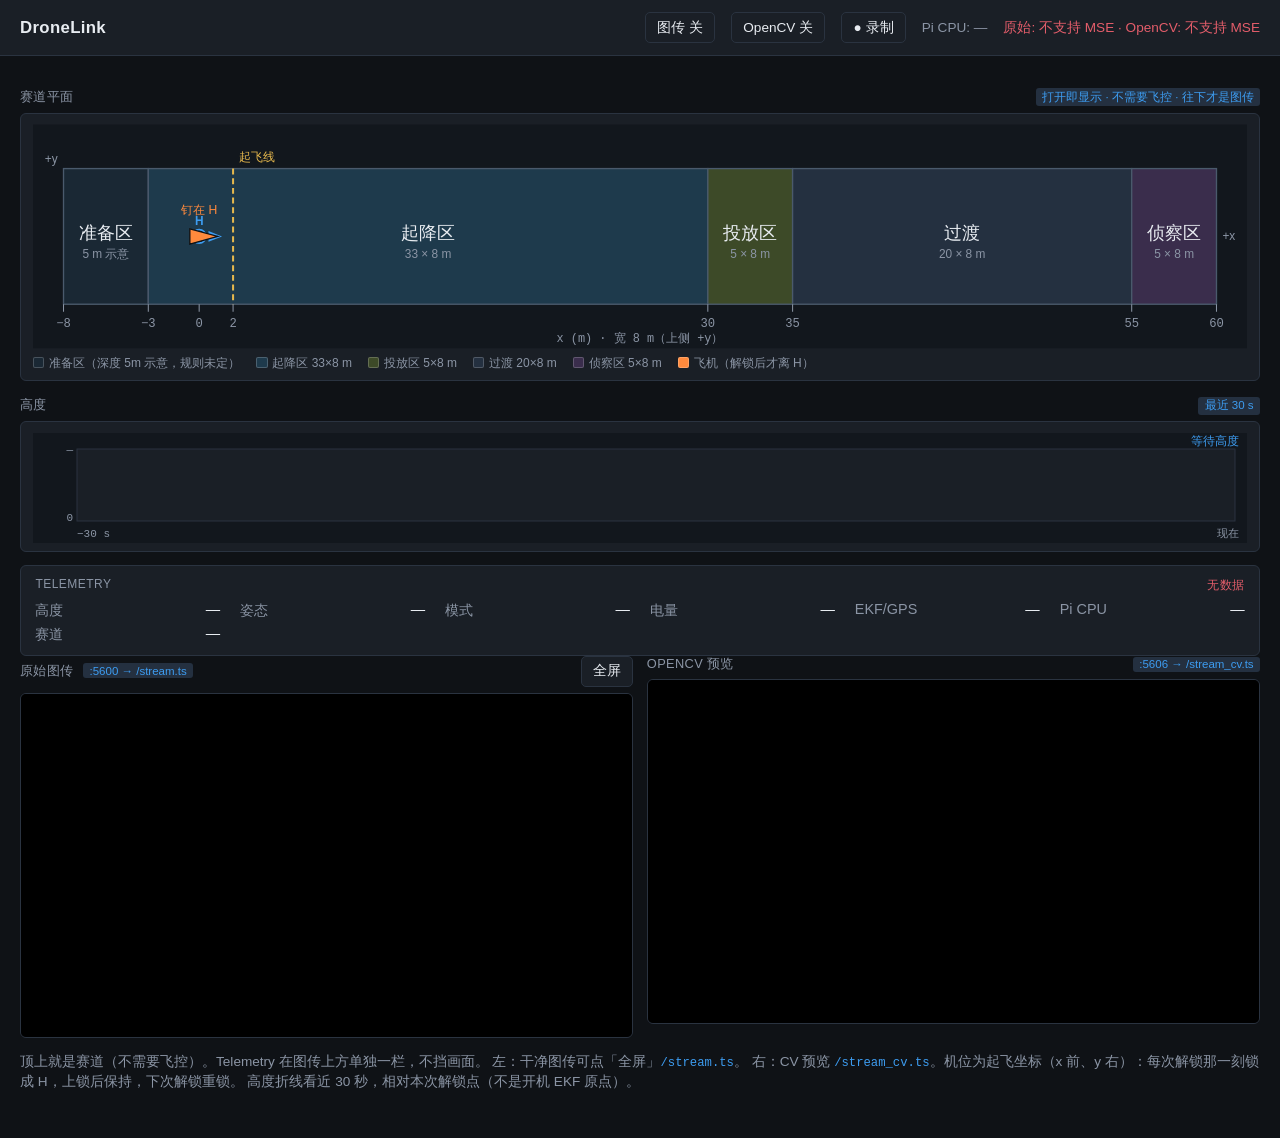
==== commit 3756d003: "Show ground HUD altitude in the arm frame and keep telemetry off the raw video. Latch alt at arm so " ====
--- a/src/cuadc_groundstation/index.html
+++ b/src/cuadc_groundstation/index.html
@@ -93,6 +93,10 @@
       gap: 0.4rem;
     }
     .stage-label {
+      display: flex;
+      align-items: center;
+      justify-content: space-between;
+      gap: 0.5rem;
       font-size: 0.8rem;
       color: var(--muted);
       letter-spacing: 0.03em;
@@ -125,19 +129,26 @@
       background: #000;
       object-fit: contain;
     }
-    .hud {
-      position: absolute;
-      left: 0.75rem;
-      top: 0.75rem;
-      min-width: 11rem;
-      padding: 0.65rem 0.8rem;
-      background: rgba(10, 14, 20, 0.72);
-      border: 1px solid rgba(255, 255, 255, 0.12);
+    .stage:fullscreen,
+    .stage:-webkit-full-screen {
+      aspect-ratio: auto;
+      max-height: none;
+      width: 100%;
+      height: 100%;
+      border: none;
+      border-radius: 0;
+      background: #000;
+    }
+    .telem-panel {
+      margin-top: 0.85rem;
+      min-width: 0;
+      padding: 0.65rem 0.9rem;
+      background: var(--panel);
+      border: 1px solid #2a3340;
       border-radius: 6px;
       font-variant-numeric: tabular-nums;
-      pointer-events: none;
-    }
-    .hud-title {
+    }
+    .telem-panel .hud-title {
       display: flex;
       justify-content: space-between;
       gap: 0.75rem;
@@ -147,17 +158,22 @@
       text-transform: uppercase;
       letter-spacing: 0.04em;
     }
-    .hud-title .telem-state.ok { color: var(--ok); }
-    .hud-title .telem-state.stale { color: var(--warn); }
-    .hud-title .telem-state.missing { color: var(--bad); }
-    .hud-grid {
+    .telem-panel .hud-title .telem-state.ok { color: var(--ok); }
+    .telem-panel .hud-title .telem-state.stale { color: var(--warn); }
+    .telem-panel .hud-title .telem-state.missing { color: var(--bad); }
+    .telem-panel .hud-grid {
       display: grid;
-      grid-template-columns: auto 1fr;
-      gap: 0.2rem 0.75rem;
+      grid-template-columns: repeat(auto-fit, minmax(11rem, 1fr));
+      gap: 0.35rem 1.25rem;
       font-size: 0.9rem;
     }
-    .hud-grid span:nth-child(odd) { color: var(--muted); }
-    .hud-grid span:nth-child(even) { color: var(--text); text-align: right; }
+    .telem-panel .hud-grid > div {
+      display: flex;
+      justify-content: space-between;
+      gap: 0.75rem;
+    }
+    .telem-panel .hud-grid > div > span:first-child { color: var(--muted); }
+    .telem-panel .hud-grid > div > span:last-child { color: var(--text); text-align: right; }
     .field-wrap {
       margin-top: 1rem;
       display: flex;
@@ -308,26 +324,29 @@
         </div>
       </div>
     </div>
+    <div class="telem-panel" id="hud">
+      <div class="hud-title">
+        <span>Telemetry</span>
+        <span class="telem-state missing" id="telemState">无数据</span>
+      </div>
+      <div class="hud-grid">
+        <div><span>高度</span><span id="vAlt">—</span></div>
+        <div><span>姿态</span><span id="vAtt">—</span></div>
+        <div><span>模式</span><span id="vMode">—</span></div>
+        <div><span>电量</span><span id="vBatt">—</span></div>
+        <div><span>EKF/GPS</span><span id="vEkf">—</span></div>
+        <div><span>Pi CPU</span><span id="vCpu">—</span></div>
+        <div><span>赛道</span><span id="vField">—</span></div>
+      </div>
+    </div>
     <div class="stages">
       <div class="stage-wrap">
-        <div class="stage-label">原始图传 <span class="pill">:5600 → /stream.ts</span></div>
-        <div class="stage">
+        <div class="stage-label">
+          <span>原始图传 <span class="pill">:5600 → /stream.ts</span></span>
+          <button id="fsClean" class="rec-btn" type="button" title="原始图传全屏">全屏</button>
+        </div>
+        <div class="stage" id="stageClean">
           <video id="videoClean" muted autoplay playsinline></video>
-          <div class="hud" id="hud">
-            <div class="hud-title">
-              <span>Telemetry</span>
-              <span class="telem-state missing" id="telemState">无数据</span>
-            </div>
-            <div class="hud-grid">
-              <span>高度</span><span id="vAlt">—</span>
-              <span>姿态</span><span id="vAtt">—</span>
-              <span>模式</span><span id="vMode">—</span>
-              <span>电量</span><span id="vBatt">—</span>
-              <span>EKF/GPS</span><span id="vEkf">—</span>
-              <span>Pi CPU</span><span id="vCpu">—</span>
-              <span>赛道</span><span id="vField">—</span>
-            </div>
-          </div>
         </div>
       </div>
       <div class="stage-wrap">
@@ -338,9 +357,10 @@
       </div>
     </div>
     <p class="hint">
-      顶上就是赛道（不需要飞控）。左：干净图传 <code>/stream.ts</code>。
+      顶上就是赛道（不需要飞控）。Telemetry 在图传上方单独一栏，不挡画面。
+      左：干净图传可点「全屏」<code>/stream.ts</code>。
       右：CV 预览 <code>/stream_cv.ts</code>。机位为起飞坐标（x 前、y 右）：每次解锁那一刻锁成 H，上锁后保持，下次解锁重锁。
-      高度折线看近 30 秒 <code>alt_m</code>。
+      高度折线看近 30 秒，相对本次解锁点（不是开机 EKF 原点）。
     </p>
   </main>
   <script src="/mpegts.js"></script>
@@ -748,6 +768,32 @@
       stateKey: "cv",
     });
 
+    const stageClean = document.getElementById("stageClean");
+    const fsCleanBtn = document.getElementById("fsClean");
+    const videoCleanEl = document.getElementById("videoClean");
+    function fsElement() {
+      return document.fullscreenElement || document.webkitFullscreenElement || null;
+    }
+    function requestFs(el) {
+      const fn = el.requestFullscreen || el.webkitRequestFullscreen;
+      if (fn) return fn.call(el);
+    }
+    function exitFs() {
+      const fn = document.exitFullscreen || document.webkitExitFullscreen;
+      if (fn) return fn.call(document);
+    }
+    function syncFsBtn() {
+      fsCleanBtn.textContent = fsElement() === stageClean ? "退出全屏" : "全屏";
+    }
+    function toggleCleanFs() {
+      if (fsElement() === stageClean) exitFs();
+      else requestFs(stageClean);
+    }
+    fsCleanBtn.addEventListener("click", toggleCleanFs);
+    videoCleanEl.addEventListener("dblclick", toggleCleanFs);
+    document.addEventListener("fullscreenchange", syncFsBtn);
+    document.addEventListener("webkitfullscreenchange", syncFsBtn);
+
     // ---- 录制(和视频/任务解耦,只调服务端 /record/*) ----
     // 一键同时录干净图传 + CV 预览两路 + 遥测,落 server 的 recordings/。
     const recBtn = document.getElementById("recBtn");
